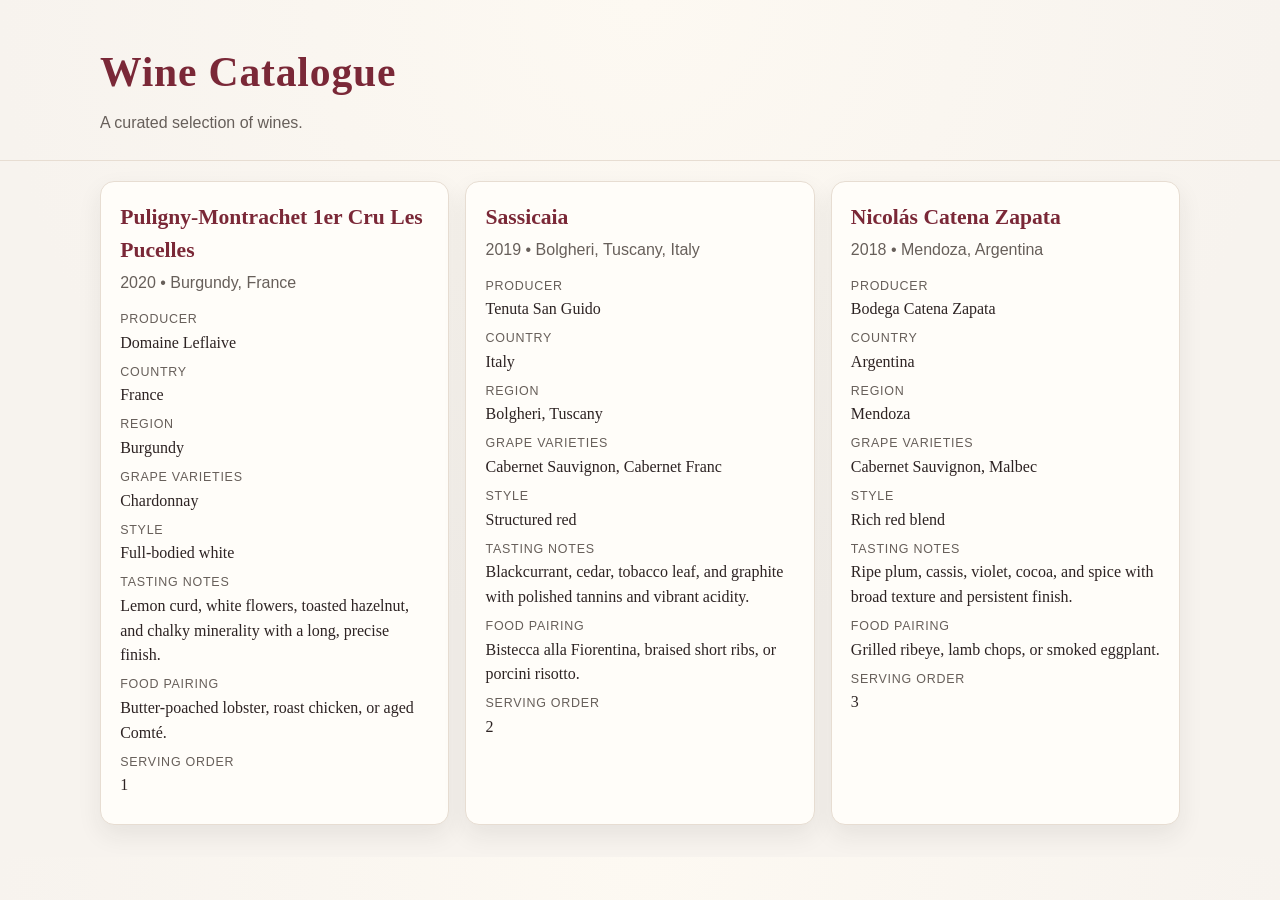
==== index.html @ aaee59cf "Initial commit: static wine catalogue site" ====
<!doctype html>
<html lang="en">
  <head>
    <meta charset="UTF-8" />
    <meta name="viewport" content="width=device-width, initial-scale=1.0" />
    <title>Wine Catalogue</title>
    <link rel="stylesheet" href="style.css" />
  </head>
  <body>
    <header class="site-header">
      <div class="wrap">
        <h1>Wine Catalogue</h1>
        <p class="subtitle">A curated selection of wines.</p>
      </div>
    </header>

    <main class="wrap">
      <section aria-live="polite" id="catalogue" class="catalogue-grid"></section>
    </main>

    <template id="wine-card-template">
      <article class="wine-card">
        <h2 class="wine-title"></h2>
        <p class="wine-meta"></p>
        <dl class="wine-details">
          <div><dt>Producer</dt><dd data-field="producer"></dd></div>
          <div><dt>Country</dt><dd data-field="country"></dd></div>
          <div><dt>Region</dt><dd data-field="region"></dd></div>
          <div><dt>Grape varieties</dt><dd data-field="grapeVarieties"></dd></div>
          <div><dt>Style</dt><dd data-field="style"></dd></div>
          <div><dt>Tasting notes</dt><dd data-field="tastingNotes"></dd></div>
          <div><dt>Food pairing</dt><dd data-field="foodPairing"></dd></div>
          <div><dt>Serving order</dt><dd data-field="servingOrder"></dd></div>
        </dl>
      </article>
    </template>

    <script src="script.js" defer></script>
  </body>
</html>
---- style.css ----
:root {
  --bg: #f7f3ee;
  --paper: #fffdf9;
  --text: #2d2323;
  --muted: #675f5a;
  --accent: #7a2837;
  --border: #e7ddd2;
  --shadow: 0 10px 24px rgba(44, 35, 35, 0.08);
}

* {
  box-sizing: border-box;
}

body {
  margin: 0;
  font-family: "Georgia", "Times New Roman", serif;
  background: radial-gradient(circle at top, #fdf9f2 0%, var(--bg) 60%);
  color: var(--text);
  line-height: 1.55;
}

.wrap {
  width: min(1080px, calc(100% - 2rem));
  margin: 0 auto;
}

.site-header {
  padding: 2.5rem 0 1.5rem;
  border-bottom: 1px solid var(--border);
  margin-bottom: 1.25rem;
}

h1 {
  margin: 0;
  letter-spacing: 0.02em;
  font-size: clamp(1.9rem, 3.4vw, 2.6rem);
  color: var(--accent);
}

.subtitle {
  margin: 0.4rem 0 0;
  color: var(--muted);
  font-family: "Helvetica Neue", Arial, sans-serif;
}

.catalogue-grid {
  display: grid;
  grid-template-columns: repeat(auto-fit, minmax(260px, 1fr));
  gap: 1rem;
  padding-bottom: 2rem;
}

.wine-card {
  background: var(--paper);
  border: 1px solid var(--border);
  border-radius: 14px;
  padding: 1rem;
  box-shadow: var(--shadow);
}

.wine-title {
  margin: 0;
  color: var(--accent);
  font-size: 1.35rem;
}

.wine-meta {
  margin: 0.2rem 0 0.9rem;
  color: var(--muted);
  font-family: "Helvetica Neue", Arial, sans-serif;
}

.wine-details {
  margin: 0;
}

.wine-details div {
  margin-bottom: 0.45rem;
}

.wine-details dt {
  font-family: "Helvetica Neue", Arial, sans-serif;
  font-size: 0.78rem;
  text-transform: uppercase;
  letter-spacing: 0.06em;
  color: var(--muted);
}

.wine-details dd {
  margin: 0.08rem 0 0;
}

.status {
  font-family: "Helvetica Neue", Arial, sans-serif;
  color: var(--muted);
  text-align: center;
  padding: 2rem;
}

@media (min-width: 768px) {
  .wine-card {
    padding: 1.2rem;
  }
}
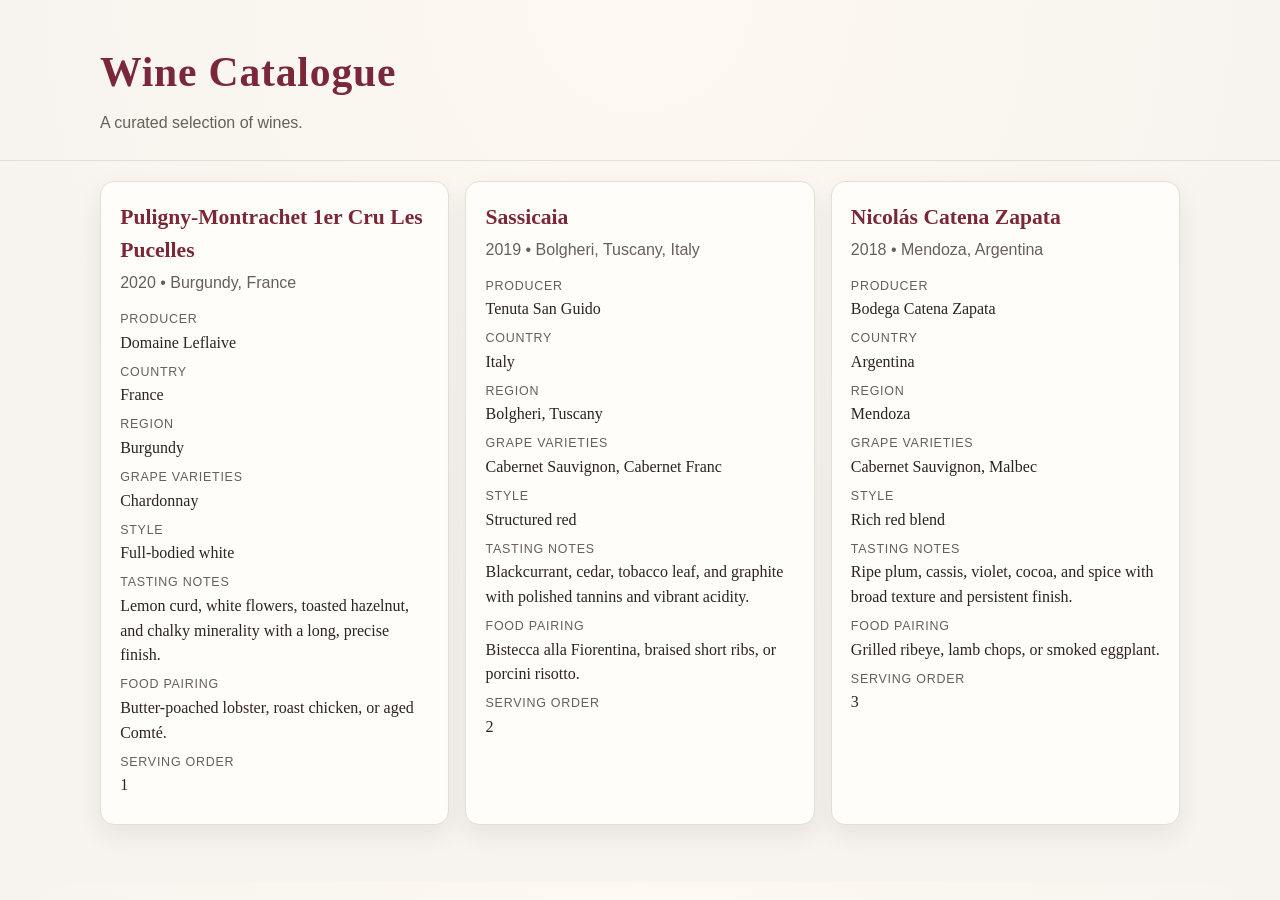
==== commit 27e61e33: "Update index.html" ====
--- a/index.html
+++ b/index.html
@@ -17,7 +17,7 @@
     <main class="wrap">
       <section aria-live="polite" id="catalogue" class="catalogue-grid"></section>
     </main>
-
+　
     <template id="wine-card-template">
       <article class="wine-card">
         <h2 class="wine-title"></h2>
